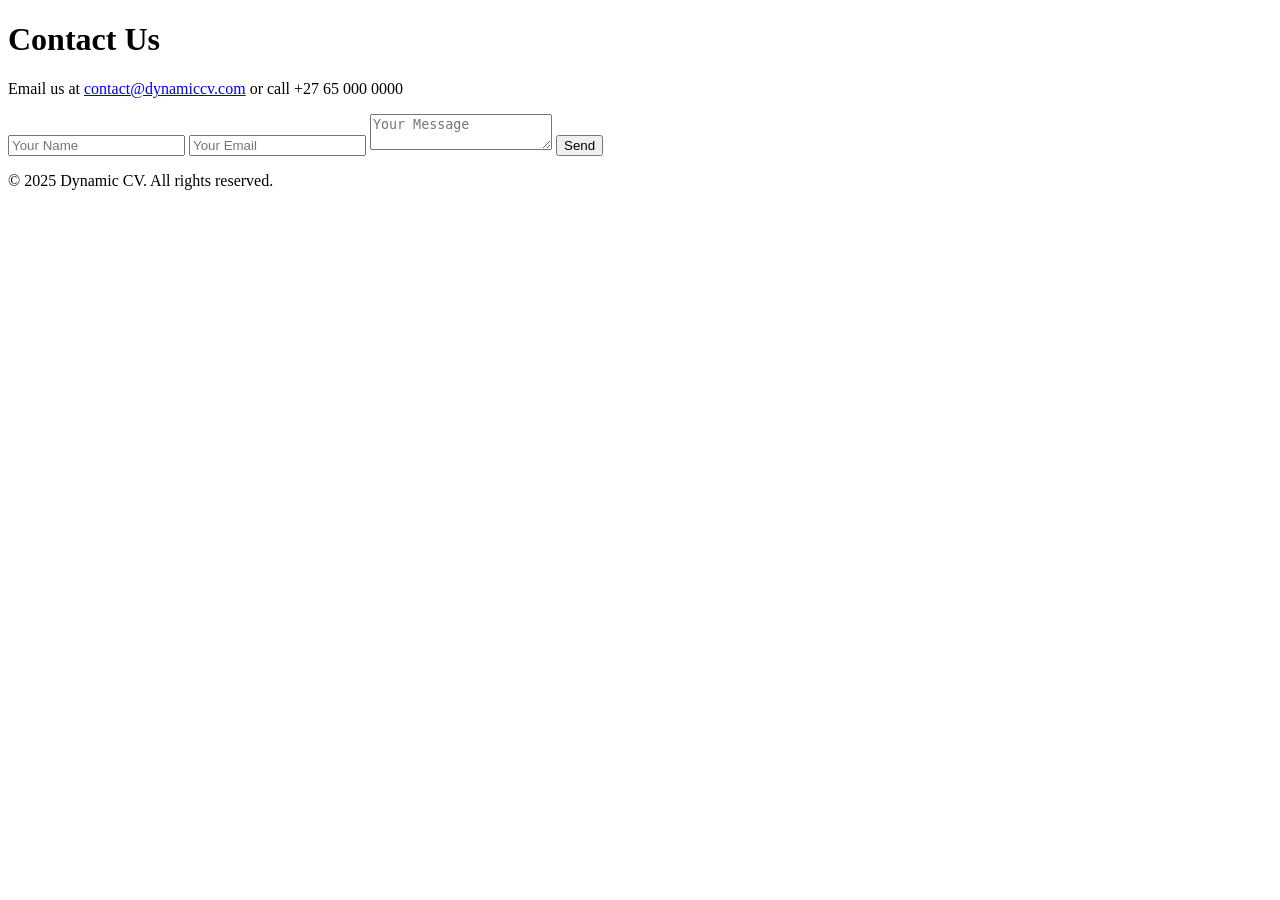
==== pages/contact.html @ fc095736 "Add files via upload" ====
<!DOCTYPE html>
    <html lang="en">
    <head>
      <meta charset="UTF-8" />
      <meta name="viewport" content="width=device-width, initial-scale=1.0" />
      <title>Contact - Dynamic CV</title>
      <link rel="stylesheet" href="../css/style.css" />
    </head>
    <body>
      <header><h1>Contact Us</h1></header>
      <section>
        <p>Email us at <a href="mailto:contact@dynamiccv.com">contact@dynamiccv.com</a> or call +27 65 000 0000</p>
        <form>
          <input type="text" placeholder="Your Name" required />
          <input type="email" placeholder="Your Email" required />
          <textarea placeholder="Your Message" required></textarea>
          <button type="submit" class="download-button">Send</button>
        </form>
      </section>
      <footer><p>&copy; 2025 Dynamic CV. All rights reserved.</p></footer>
      <script src="../js/main.js"></script>
    </body>
    </html>
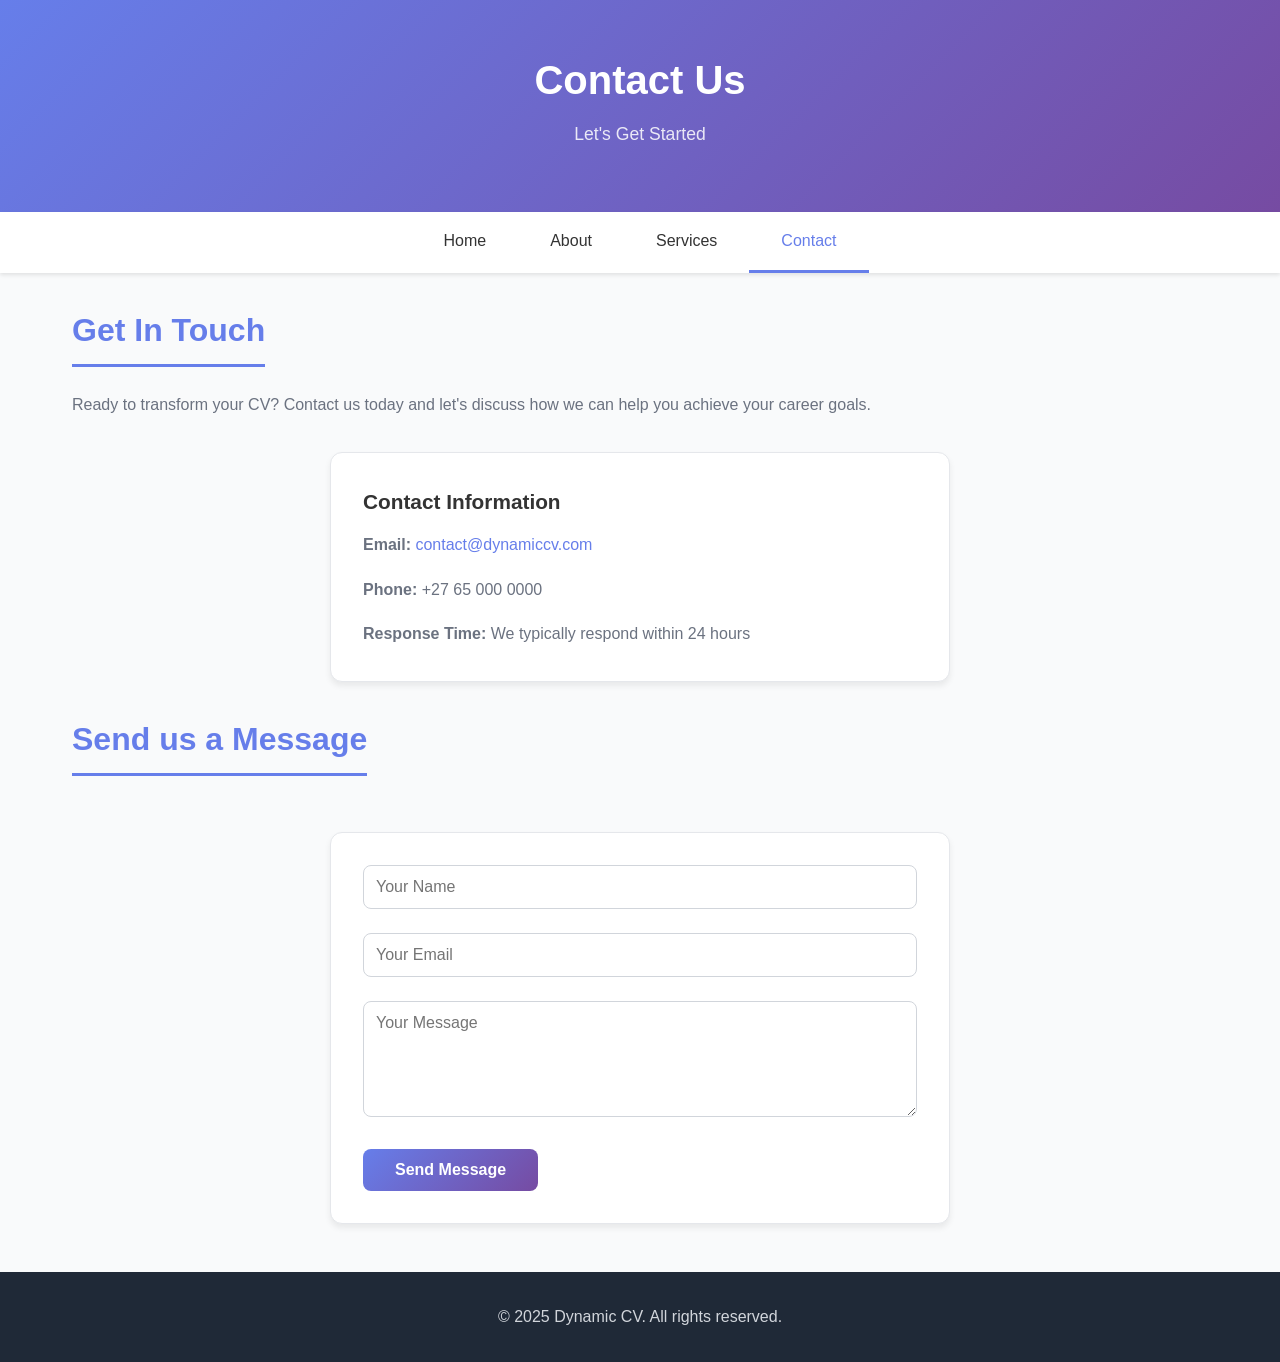
==== commit 0f71a9ad: "sss" ====
--- a/pages/contact.html
+++ b/pages/contact.html
@@ -1,25 +1,58 @@
 
-    <!DOCTYPE html>
-    <html lang="en">
-    <head>
-      <meta charset="UTF-8" />
-      <meta name="viewport" content="width=device-width, initial-scale=1.0" />
-      <title>Contact - Dynamic CV</title>
-      <link rel="stylesheet" href="../css/style.css" />
-    </head>
-    <body>
-      <header><h1>Contact Us</h1></header>
-      <section>
-        <p>Email us at <a href="mailto:contact@dynamiccv.com">contact@dynamiccv.com</a> or call +27 65 000 0000</p>
-        <form>
+<!DOCTYPE html>
+<html lang="en">
+<head>
+  <meta charset="UTF-8" />
+  <meta name="viewport" content="width=device-width, initial-scale=1.0" />
+  <title>Contact - Dynamic CV</title>
+  <link rel="stylesheet" href="../css/style.css" />
+</head>
+<body>
+  <header>
+    <h1>Contact Us</h1>
+    <p>Let's Get Started</p>
+  </header>
+  <nav>
+    <ul class="nav-links">
+      <li><a href="../index.html">Home</a></li>
+      <li><a href="about.html">About</a></li>
+      <li><a href="services.html">Services</a></li>
+      <li><a href="contact.html" class="active">Contact</a></li>
+    </ul>
+  </nav>
+  <section>
+    <h2>Get In Touch</h2>
+    <p>Ready to transform your CV? Contact us today and let's discuss how we can help you achieve your career goals.</p>
+  </section>
+  <section>
+    <div class="card">
+      <h3>Contact Information</h3>
+      <p><strong>Email:</strong> <a href="mailto:contact@dynamiccv.com">contact@dynamiccv.com</a></p>
+      <p><strong>Phone:</strong> +27 65 000 0000</p>
+      <p><strong>Response Time:</strong> We typically respond within 24 hours</p>
+    </div>
+  </section>
+  <section>
+    <h2>Send us a Message</h2>
+    <div class="card">
+      <form>
+        <div class="form-group">
           <input type="text" placeholder="Your Name" required />
+        </div>
+        <div class="form-group">
           <input type="email" placeholder="Your Email" required />
-          <textarea placeholder="Your Message" required></textarea>
-          <button type="submit" class="download-button">Send</button>
-        </form>
-      </section>
-      <footer><p>&copy; 2025 Dynamic CV. All rights reserved.</p></footer>
-      <script src="../js/main.js"></script>
-    </body>
-    </html>
+        </div>
+        <div class="form-group">
+          <textarea placeholder="Your Message" rows="5" required></textarea>
+        </div>
+        <button type="submit" class="btn-submit">Send Message</button>
+      </form>
+    </div>
+  </section>
+  <footer>
+    <p>&copy; 2025 Dynamic CV. All rights reserved.</p>
+  </footer>
+  <script src="../js/main.js"></script>
+</body>
+</html>
     
--- a/css/style.css
+++ b/css/style.css
@@ -0,0 +1,316 @@
+* {
+	margin: 0;
+	padding: 0;
+	box-sizing: border-box;
+}
+
+body {
+	font-family: -apple-system, BlinkMacSystemFont, "Segoe UI", "Arial", sans-serif;
+	line-height: 1.6;
+	color: #333;
+	background-color: #f9fafb;
+}
+
+header {
+	background: linear-gradient(135deg, #667eea 0%, #764ba2 100%);
+	color: white;
+	padding: 3rem 2rem;
+	text-align: center;
+	box-shadow: 0 4px 6px rgba(0, 0, 0, 0.1);
+}
+
+header h1 {
+	font-size: 2.5rem;
+	margin-bottom: 0.5rem;
+	font-weight: 700;
+}
+
+header p {
+	font-size: 1.1rem;
+	opacity: 0.95;
+	color: rgba(255, 255, 255, 0.9);
+}
+
+nav {
+	background-color: #fff;
+	box-shadow: 0 2px 4px rgba(0, 0, 0, 0.1);
+	position: sticky;
+	top: 0;
+	z-index: 100;
+}
+
+nav ul {
+	list-style: none;
+	display: flex;
+	justify-content: center;
+	flex-wrap: wrap;
+	gap: 0;
+	max-width: 1200px;
+	margin: 0 auto;
+}
+
+nav li {
+	margin: 0;
+}
+
+nav a {
+	display: block;
+	padding: 1rem 2rem;
+	color: #333;
+	text-decoration: none;
+	font-weight: 500;
+	border-bottom: 3px solid transparent;
+	transition: all 0.3s ease;
+}
+
+nav a:hover,
+nav a.active {
+	color: #667eea;
+	border-bottom-color: #667eea;
+}
+
+section {
+	max-width: 1200px;
+	margin: 2rem auto;
+	padding: 0 2rem;
+}
+
+section h2 {
+	font-size: 2rem;
+	margin-bottom: 1.5rem;
+	color: #667eea;
+	border-bottom: 3px solid #667eea;
+	padding-bottom: 0.5rem;
+	display: inline-block;
+}
+
+section h3 {
+	font-size: 1.3rem;
+	margin-bottom: 0.8rem;
+	color: #333;
+}
+
+section p {
+	font-size: 1rem;
+	color: rgb(107, 114, 128);
+	margin-bottom: 1rem;
+	line-height: 1.8;
+}
+
+section a {
+	color: #667eea;
+	text-decoration: none;
+	font-weight: 500;
+}
+
+section a:hover {
+	text-decoration: underline;
+}
+
+.card {
+	max-width: 620px;
+	margin: 2rem auto;
+	padding: 2rem;
+	border: 1px solid #e5e7eb;
+	border-radius: 12px;
+	background-color: #fff;
+	box-shadow: 0 4px 6px rgba(0, 0, 0, 0.07);
+	transition: transform 0.3s ease, box-shadow 0.3s ease;
+}
+
+.card:hover {
+	transform: translateY(-4px);
+	box-shadow: 0 10px 15px rgba(0, 0, 0, 0.1);
+}
+
+.card p:last-child {
+	margin-bottom: 0;
+}
+
+.form-group {
+	margin-bottom: 1.5rem;
+}
+
+.form-group input,
+.form-group textarea {
+	width: 100%;
+	padding: 0.75rem;
+	border: 1px solid #d1d5db;
+	border-radius: 8px;
+	font-family: inherit;
+	font-size: 1rem;
+	transition: border-color 0.3s ease;
+}
+
+.form-group input:focus,
+.form-group textarea:focus {
+	outline: none;
+	border-color: #667eea;
+	box-shadow: 0 0 0 3px rgba(102, 126, 234, 0.1);
+}
+
+.btn-submit {
+	background: linear-gradient(135deg, #667eea 0%, #764ba2 100%);
+	color: white;
+	padding: 0.75rem 2rem;
+	border: none;
+	border-radius: 8px;
+	font-size: 1rem;
+	font-weight: 600;
+	cursor: pointer;
+	transition: all 0.3s ease;
+}
+
+.btn-submit:hover {
+	transform: translateY(-2px);
+	box-shadow: 0 10px 15px rgba(102, 126, 234, 0.3);
+}
+
+footer {
+	background-color: #1f2937;
+	color: white;
+	text-align: center;
+	padding: 2rem;
+	margin-top: 3rem;
+}
+
+footer p {
+	color: #d1d5db;
+	margin: 0;
+}
+
+h1 {
+	font-weight: 700;
+}
+
+h2 {
+	font-weight: 600;
+}
+
+p {
+	margin-bottom: 1rem;
+}
+
+/* Responsive Design */
+@media (max-width: 768px) {
+	header {
+		padding: 2rem 1rem;
+	}
+
+	header h1 {
+		font-size: 2rem;
+	}
+
+	header p {
+		font-size: 0.95rem;
+	}
+
+	nav ul {
+		flex-direction: column;
+	}
+
+	nav a {
+		padding: 0.75rem 1.5rem;
+		border-bottom: none;
+		border-left: 3px solid transparent;
+	}
+
+	nav a:hover,
+	nav a.active {
+		border-bottom: none;
+		border-left-color: #667eea;
+	}
+
+	section {
+		padding: 0 1rem;
+	}
+
+	section h2 {
+		font-size: 1.5rem;
+	}
+
+	section h3 {
+		font-size: 1.1rem;
+	}
+
+	section p {
+		font-size: 0.95rem;
+	}
+
+	.card {
+		margin: 1.5rem auto;
+		padding: 1.5rem;
+	}
+
+	.form-group input,
+	.form-group textarea {
+		padding: 0.6rem;
+	}
+
+	.btn-submit {
+		padding: 0.6rem 1.5rem;
+		font-size: 0.95rem;
+	}
+}
+
+@media (max-width: 480px) {
+	header {
+		padding: 1.5rem 1rem;
+	}
+
+	header h1 {
+		font-size: 1.5rem;
+	}
+
+	header p {
+		font-size: 0.85rem;
+	}
+
+	nav a {
+		padding: 0.6rem 1rem;
+		font-size: 0.9rem;
+	}
+
+	section {
+		padding: 0 0.75rem;
+		margin: 1.5rem auto;
+	}
+
+	section h2 {
+		font-size: 1.3rem;
+		margin-bottom: 1rem;
+	}
+
+	section h3 {
+		font-size: 1rem;
+	}
+
+	section p {
+		font-size: 0.9rem;
+	}
+
+	.card {
+		margin: 1rem auto;
+		padding: 1rem;
+	}
+
+	.form-group {
+		margin-bottom: 1rem;
+	}
+
+	.form-group input,
+	.form-group textarea {
+		padding: 0.5rem;
+		font-size: 0.95rem;
+	}
+
+	.btn-submit {
+		padding: 0.5rem 1.25rem;
+		font-size: 0.9rem;
+		width: 100%;
+	}
+
+	footer {
+		padding: 1.5rem 1rem;
+	}
+}
